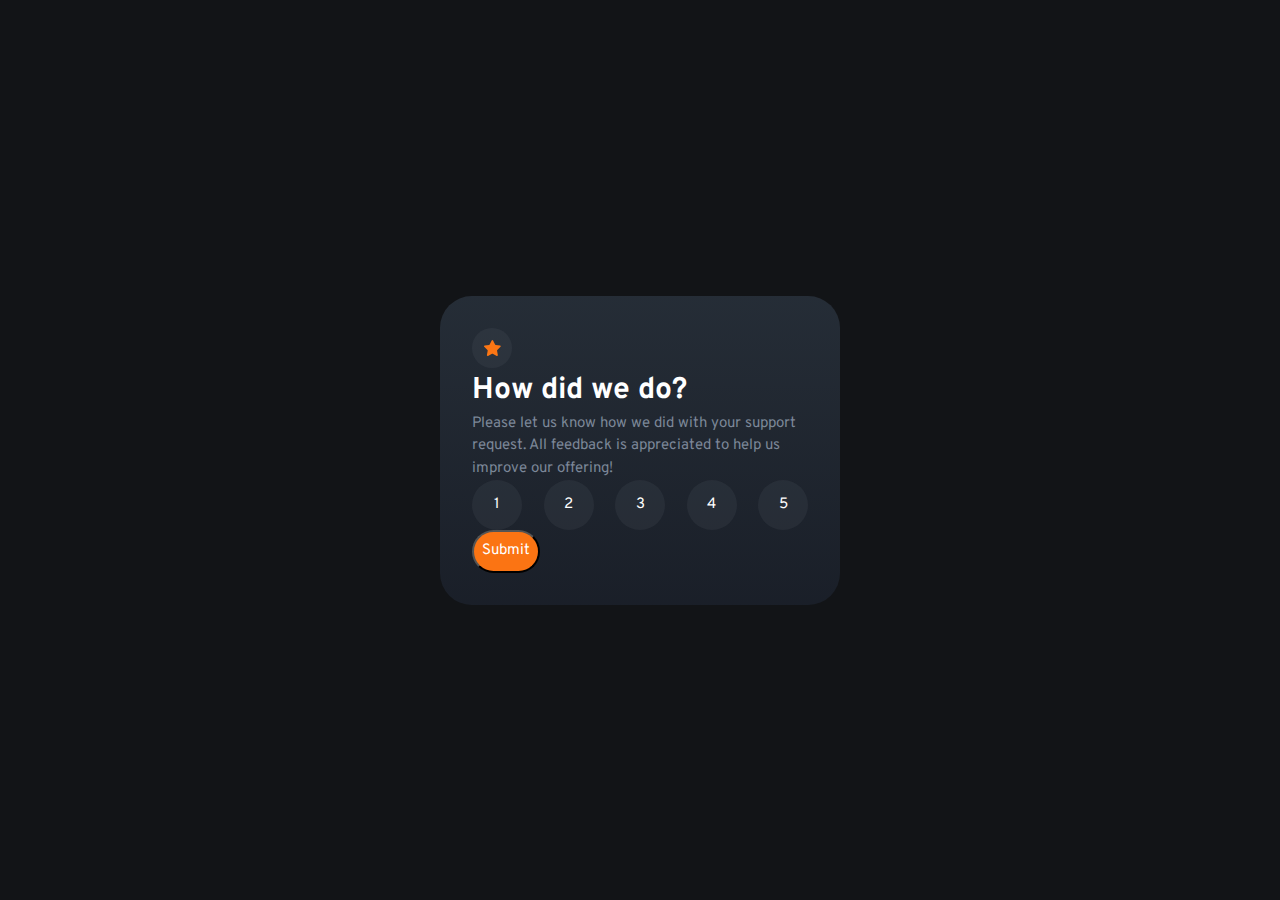
==== interactive-rating-component-main/index.html @ 4f21b5a3 "challenges" ====
<!DOCTYPE html>
<html lang="en">
  <head>
    <meta charset="UTF-8" />
    <meta name="viewport" content="width=device-width, initial-scale=1.0" />
    <!-- displays site properly based on user's device -->
    <link rel="stylesheet" href="style.css" />

    <link rel="preconnect" href="https://fonts.googleapis.com" />
    <link rel="preconnect" href="https://fonts.gstatic.com" crossorigin />
    <link
      href="https://fonts.googleapis.com/css2?family=Overpass:wght@400;700&display=swap"
      rel="stylesheet"
    />

    <link
      rel="icon"
      type="image/png"
      sizes="32x32"
      href="./images/favicon-32x32.png"
    />

    <title>Frontend Mentor | Interactive rating component</title>
  </head>
  <body>
    <main class="container">
      <div class="score-box">
        <div class="icon-container">
          <img src="images/icon-star.svg" alt="star icon" />
        </div>
        <div class="">
          <h1 class="content-title">How did we do?</h1>
          <p class="content-paragraph">
            Please let us know how we did with your support request. All
            feedback is appreciated to help us improve our offering!
          </p>
        </div>
        <div class="score-container">
          <button>1</button>
          <button>2</button>
          <button>3</button>
          <button>4</button>
          <button>5</button>
        </div>
        <button class="button">Submit</button>
      </div>
      <div class="submit-box">
        <img src="images/illustration-thank-you.svg" alt="" />
        <h1>Thank You!</h1>
        <p>You selected <span class="selected-score"></span> out of 5</p>
        <p>
          We appreciate you taking the time to give a rating. If you ever need
          more support, don't hesitate to get in touch!
        </p>
      </div>
    </main>
    <script src="index.js"></script>
  </body>
</html>
---- interactive-rating-component-main/style.css ----
:root {
  --clr-primary-400: hsl(25, 97%, 53%);
  --clr--neutral-100: hsl(0, 0%, 100%);
  --clr-neutral-300: hsl(217, 12%, 63%);
  --clr-neutral-400: hsl(216, 12%, 54%);
  --clr-neutral-700: hsl(213, 19%, 18%);
  --clr-neutral-900: hsl(216, 12%, 8%);

  --ff-base: "Overpass", sans-serif;

  --fw-regular: 400;
  --fw-bold: 700;
}

/*
  1. Use a more-intuitive box-sizing model.
*/
*,
*::before,
*::after {
  box-sizing: border-box;
}
/*
    2. Remove default margin
  */
* {
  margin: 0;
}
/*
    Typographic tweaks!
    3. Add accessible line-height
    4. Improve text rendering
  */
body {
  line-height: 1.5;
  -webkit-font-smoothing: antialiased;
}
/*
    5. Improve media defaults
  */
img,
picture,
video,
canvas,
svg {
  display: block;
  max-width: 100%;
}
/*
    6. Remove built-in form typography styles
  */
input,
button,
textarea,
select {
  font: inherit;
}
/*
    7. Avoid text overflows
  */
p,
h1,
h2,
h3,
h4,
h5,
h6 {
  overflow-wrap: break-word;
}
/*
    8. Create a root stacking context
  */
#root,
#__next {
  isolation: isolate;
}

body {
  font-family: var(--ff-base);
  font-weight: var(--fw-regular);
  font-size: 0.9375rem; /* 15px */
  color: var(--clr-neutral-400);
  margin: 0;
  padding: 0;
  background-color: var(--clr-neutral-900);
  height: 100vh;
  display: flex;
  justify-content: center;
  align-items: center;
}

.container {
  display: grid;
  padding: 2rem;
  gap: 1.5rem;
  max-width: 400px;
  border-radius: 2rem;
  background: linear-gradient(
    to bottom,
    var(--clr-neutral-700),
    hsl(219, 22%, 13%)
  );
}

.content-title {
  color: var(--clr--neutral-100);
}

.icon-container {
  width: 40px;
  height: 40px;
  border-radius: 100%;
  background-color: rgba(124, 135, 152, 0.1);
  display: grid;
  place-items: center;
  color: var(--clr--neutral-100);
}

.score-container button {
  padding: 0.5rem;
  width: 50px;
  height: 50px;
  border-radius: 100vh;
  background-color: rgba(124, 135, 152, 0.1);
  color: var(--clr--neutral-100);
  border: none;
}

.score-box.move {
  transform: rotateY(360deg);
}

.score-container button:is(:hover, :focus) {
  background-color: var(--clr-primary-400);
}

.score-container button.active {
  background-color: var(--clr-primary-400);
  color: var(--clr--neutral-100);
}

.score-container {
  display: flex;
  justify-content: space-between;
}

.submit-box {
  display: none;
}

.button {
  background-color: var(--clr-primary-400);
  color: var(--clr--neutral-100);
  padding: 0.5rem;
  border-radius: 2rem;
}

.button:is(:hover, :focus) {
  background-color: var(--clr--neutral-100);
  color: var(--clr-primary-400);
}
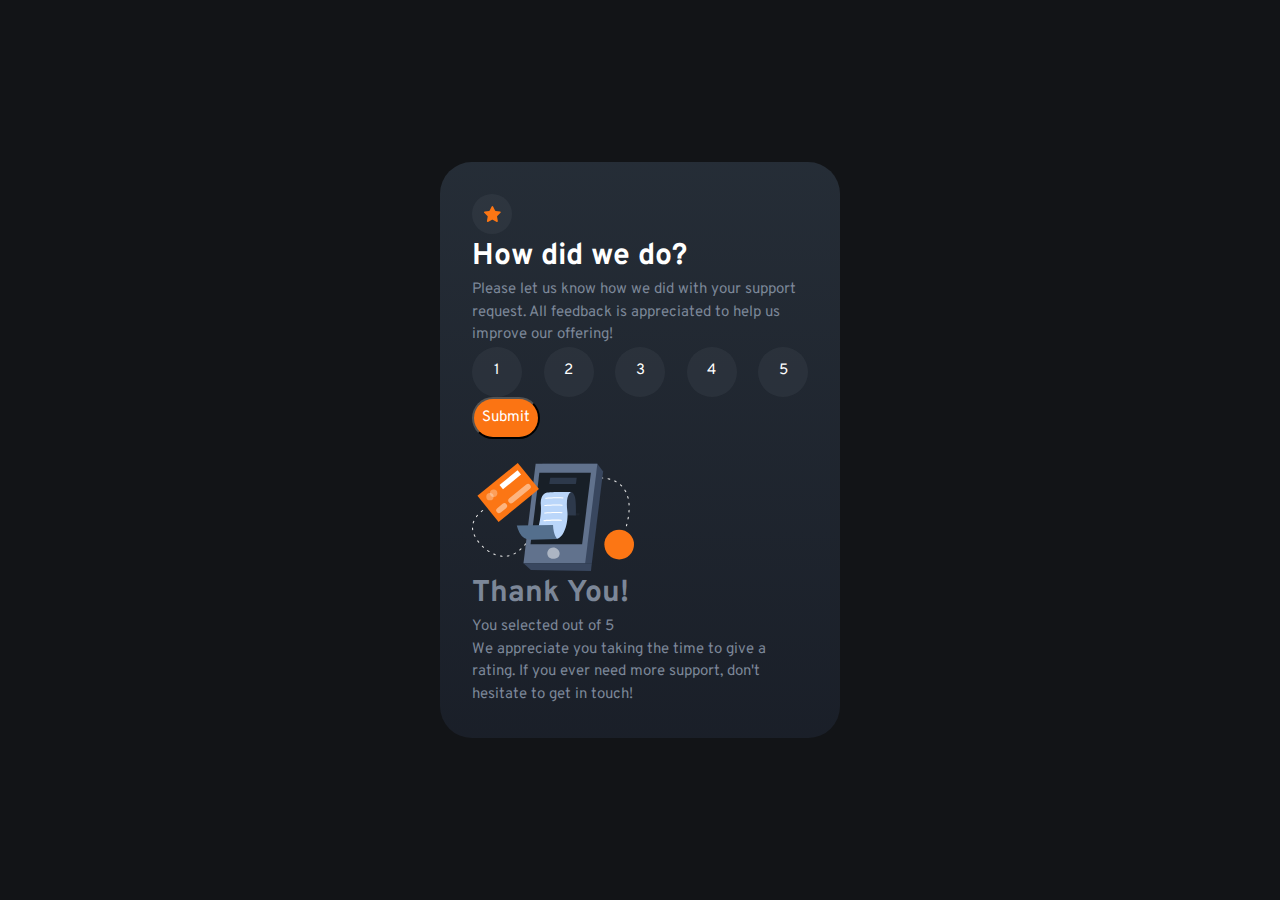
==== commit 1af4891a: "." ====
--- a/interactive-rating-component-main/index.html
+++ b/interactive-rating-component-main/index.html
@@ -42,7 +42,7 @@
           <button>4</button>
           <button>5</button>
         </div>
-        <button class="button">Submit</button>
+        <button class="submit-button">Submit</button>
       </div>
       <div class="submit-box">
         <img src="images/illustration-thank-you.svg" alt="" />
--- a/interactive-rating-component-main/style.css
+++ b/interactive-rating-component-main/style.css
@@ -134,28 +134,30 @@
   background-color: var(--clr-primary-400);
 }
 
-.score-container button.active {
+.score-container .button.active {
   background-color: var(--clr-primary-400);
   color: var(--clr--neutral-100);
 }
-
 .score-container {
   display: flex;
   justify-content: space-between;
 }
 
-.submit-box {
+.active {
   display: none;
 }
 
-.button {
+.submit-box {
+}
+
+.submit-button {
   background-color: var(--clr-primary-400);
   color: var(--clr--neutral-100);
   padding: 0.5rem;
   border-radius: 2rem;
 }
 
-.button:is(:hover, :focus) {
+.submit-button:is(:hover, :focus) {
   background-color: var(--clr--neutral-100);
   color: var(--clr-primary-400);
 }
